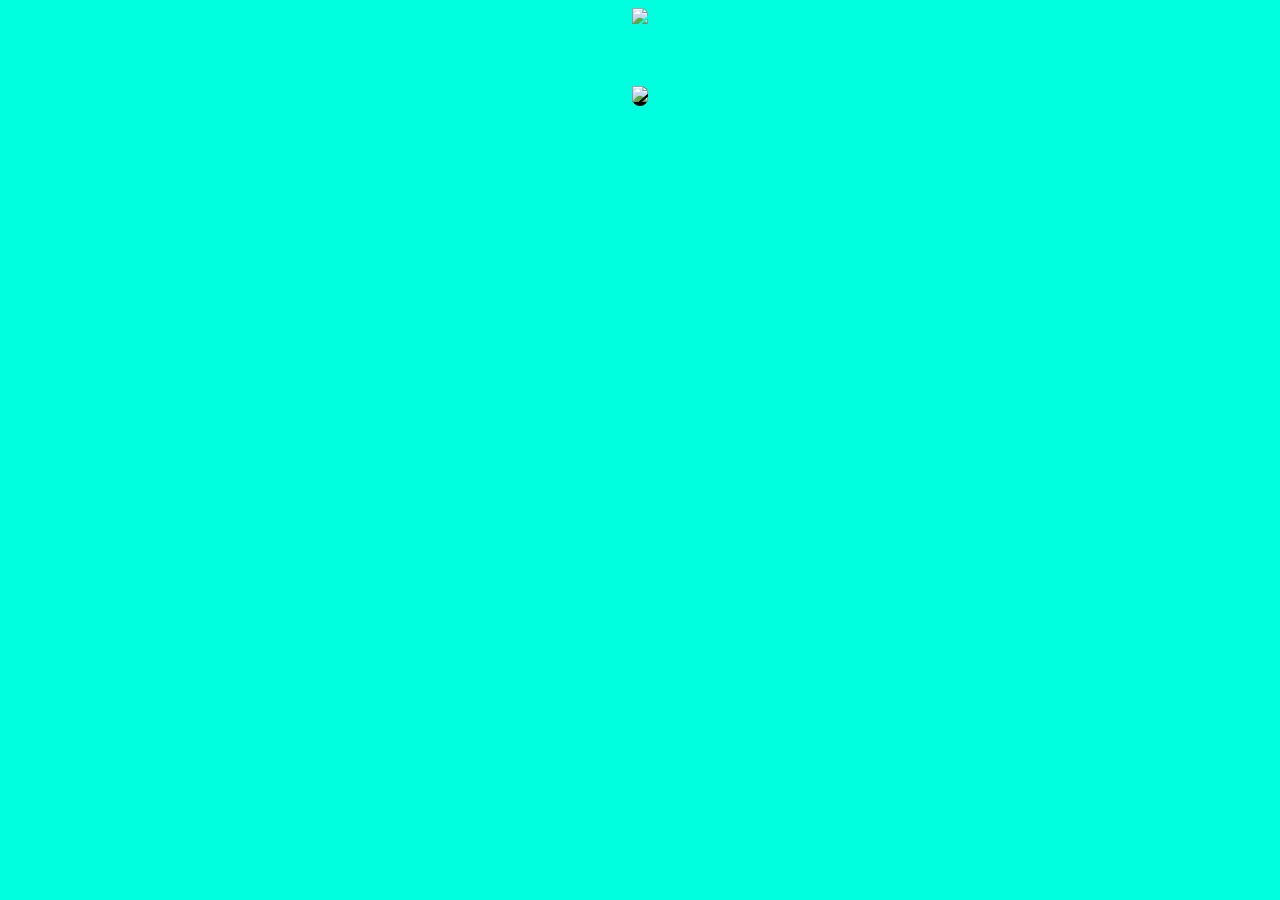
==== index.html @ 0f75f334 "upupup" ====
<!DOCTYPE html>
<html>
<head>
    <script language="JavaScript1.2">
    function disableselect(e){
    return false
    }

    function reEnable(){
    return true
    }

    //if IE4+
    document.onselectstart=new Function ("return false")

    //if NS6
    if (window.sidebar){
    document.onmousedown=disableselect
    document.onclick=reEnable
    }
    </script>
    <script language=JavaScript>
    <!--
    ///////////////////////////////////
    function clickIE() {if (document.all) {alert(message);return false;}}
    function clickNS(e) {if 
    (document.layers||(document.getElementById&&!document.all)) {
    if (e.which==2||e.which==3) {alert(message);return false;}}}
    if (document.layers) 
    {document.captureEvents(Event.MOUSEDOWN);document.onmousedown=clickNS;}
    else{document.onmouseup=clickNS;document.oncontextmenu=clickIE;}

    document.oncontextmenu=new Function("return false")
    // --> 
    </script>
    <!--script<-->
    <meta http-equiv="Content-Type" content="text/html; charset=utf-8">
    <link rel="stylesheet" type="text/css" href="stylenaja.css">
    <title>Arcade GAME !!</title>
    <link rel="icon" type="image/gif" href="https://github.com/Core2931/Arcade-game/blob/master/image/logo.gif" />
</head>
<body>
<!--ส่วนหน้าแรก-->
    <center><img src="https://github.com/Core2931/Arcade-game/blob/master/image/logo.gif?raw=true"></img>
	<br>
	<br>
	<br>
	<br>
    <div class="button button2"><a href="letsplay.html"><img src="https://github.com/Core2931/Arcade-game/blob/master/image/start.png?raw=true"></img></center></div>
    <br>
    <br>
</body>
</html>
---- stylenaja.css ----
body {
	font-family: "Comic Sans MS", cursive, sans-serif;
	-webkit-font-smoothing: antialiased;
	-moz-osx-font-smoothing: grayscale;
	background-color: rgb(0,255,222);
	}
	h1,h2,h3{
	text-align:center;
	font-family: "Comic Sans MS", cursive, sans-serif;
	text-transform:uppercase;
	-webkit-font-smoothing: antialiased;
	-moz-osx-font-smoothing: grayscale;
	}
	.button {
 	background-color: black; /* black */
  	border: none;
  	border-radius: 10px 10px;
  	color: white;
  	padding: 0px 0px;
  	text-align: center;
  	text-decoration: none;
  	display: inline-block;
  	font-size: 16px;
  	margin: 4px 2px;
  	cursor: pointer;
  	-webkit-transition-duration: 0.4s; /* Safari */
  	transition-duration: 0.6s;
	}
	.button1 {
  	box-shadow: 0 8px 16px 0 rgba(0,0,0,0.2), 0 6px 20px 0 rgba(0,0,0,0.19);
	}
	.button2:hover {
  	box-shadow: 0 12px 16px 0 rgba(0,0,0,0.24),0 17px 50px 0 rgba(0,0,0,0.19);
	}
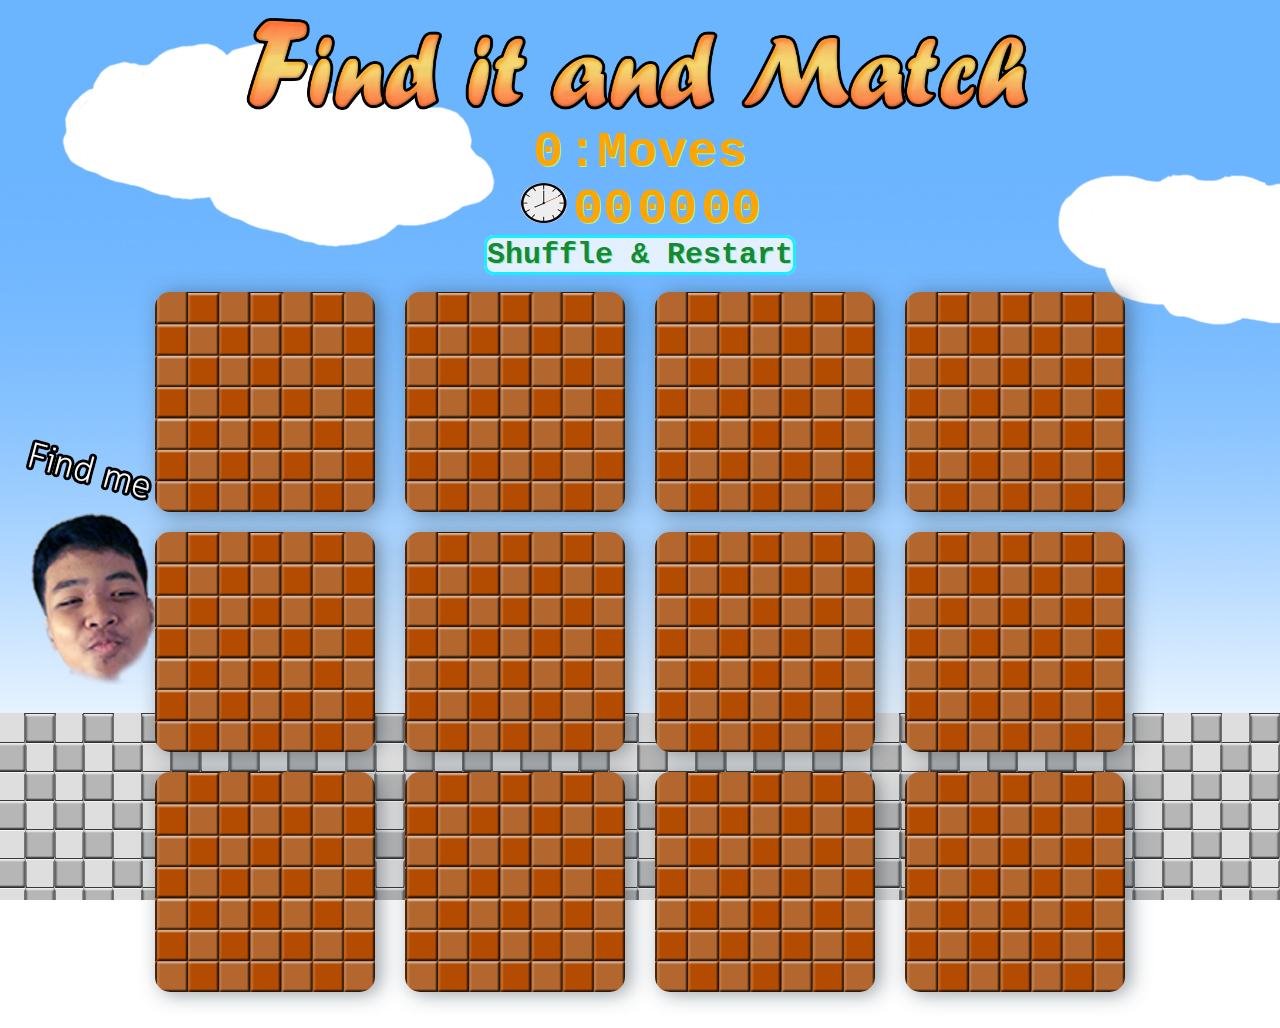
==== commit f0277fb2: "upindex" ====
--- a/index.html
+++ b/index.html
@@ -1,53 +1,97 @@
 <!DOCTYPE html>
-<html>
+<html lang="en">
 <head>
-    <script language="JavaScript1.2">
-    function disableselect(e){
-    return false
-    }
-
-    function reEnable(){
-    return true
-    }
-
-    //if IE4+
-    document.onselectstart=new Function ("return false")
-
-    //if NS6
-    if (window.sidebar){
-    document.onmousedown=disableselect
-    document.onclick=reEnable
-    }
-    </script>
-    <script language=JavaScript>
-    <!--
-    ///////////////////////////////////
-    function clickIE() {if (document.all) {alert(message);return false;}}
-    function clickNS(e) {if 
-    (document.layers||(document.getElementById&&!document.all)) {
-    if (e.which==2||e.which==3) {alert(message);return false;}}}
-    if (document.layers) 
-    {document.captureEvents(Event.MOUSEDOWN);document.onmousedown=clickNS;}
-    else{document.onmouseup=clickNS;document.oncontextmenu=clickIE;}
-
-    document.oncontextmenu=new Function("return false")
-    // --> 
-    </script>
-    <!--script<-->
-    <meta http-equiv="Content-Type" content="text/html; charset=utf-8">
-    <link rel="stylesheet" type="text/css" href="stylenaja.css">
-    <title>Arcade GAME !!</title>
-    <link rel="icon" type="image/gif" href="https://github.com/Core2931/Arcade-game/blob/master/image/logo.gif" />
+    <meta charset="utf-8">
+    <meta name="description" content="Simple memory game">
+    <meta name="viewport" content="width=device-width, initial-scale=1">
+    <meta http-equiv="x-ua-compatible" content="ie=edge">
+    <link href="https://use.fontawesome.com/releases/v5.0.8/css/all.css" rel="stylesheet">
+    <link rel="stylesheet prefetch" href="https://fonts.googleapis.com/css?family=Coda">
+     <link rel="stylesheet" type="text/css" href="letplay.css">
+    <title>Find it and Match</title>
 </head>
 <body>
-<!--ส่วนหน้าแรก-->
-    <center><img src="https://github.com/Core2931/Arcade-game/blob/master/image/logo.gif?raw=true"></img>
-	<br>
-	<br>
-	<br>
-	<br>
-    <div class="button button2"><a href="letsplay.html"><img src="https://github.com/Core2931/Arcade-game/blob/master/image/start.png?raw=true"></img></center></div>
-    <br>
-    <br>
+<!--ส่วนหน้าแรก-->  
+    </div><!-- End Wrap -->
+        <header>
+        <center><img src="image\logo.png" alt="logo find and match" width="65%" height="100%"></center>
+        </header>
+                <center><div class="moves">
+                    <span class="moves-count">0</span>
+                    <span class="moves-text">:Moves</span>
+                </div>
+            </div>
+            <div id="timer">
+                <img src="clock1.gif" width="50px" height="40px">
+                <span class="hours">00</span>
+                <span class="minutes">00</span>
+                <span class="seconds">00</span>
+            </div>
+                <div id="restart">
+                <span class="re">Shuffle & Restart </span>
+            </div>
+                        </center>
+        </div>
+        <center><ul class="deck">
+            <li class="card">
+                <i class="fab"></i>
+            </li>
+            <li class="card">
+                <i class="fab"></i>
+            </li>
+            <li class="card">
+                <i class="fab"></i>
+            </li>
+            <li class="card">
+                <i class="fab"></i>
+            </li>
+            <li class="card">
+                <i class="fab"></i>
+            </li>
+            <li class="card">
+                <i class="fab"></i>
+            </li>
+            <li class="card">
+                <i class="fab"></i>
+            </li>
+            <li class="card">
+                <i class="fab"></i>
+            </li>
+            <li class="card">
+                <i class="fab"></i>
+            </li>
+            <li class="card">
+                <i class="fab"></i>
+            </li>
+            <li class="card">
+                <i class="fab"></i>
+            </li>
+            <li class="card">
+                <i class="fab"></i>
+            </li>
+        </ul></center>
+    <div id="simpleModal" class="modal">
+        <div class="modal-content">
+            <div class="modal-header">
+                <span class="modal-close-btn">&times;</span>
+                <h2>Congratulations!</h2>
+            </div>
+            <div class="modal-body">
+                <h3>You completed the game successfully!</h3>
+                <p>It took you
+                    <span class="hours"></span>
+                    <span class="mins"></span>
+                    <span class="seconds"></span> &
+                    <span class="moves-count"></span> to finish the game.
+                </p>
+            </div>
+            <div class="replay">
+                <button type="button" class="modal-replay-btn">
+                    Replay!
+                </button>
+            </div>
+        </div>
+    </div>
+    <script src="javascript/jsgame.js"></script>
 </body>
 </html>--- a/letplay.css
+++ b/letplay.css
@@ -0,0 +1,172 @@
+body{
+    background-size: cover;
+    background-image: url(bg.jpg);
+    background-attachment: fixed;
+}
+.game-heading{
+    text-align: center;
+    text-shadow: 10;
+}
+
+.moves-text{
+    font-family: "Courier New", "Lucida Console";
+    font-weight: bold;
+    color: orange;
+    font-size: 50px;
+    text-shadow: 1px 1px hsl(850,90%,80%);
+}
+.moves-count{
+    font-family: "Courier New", "Lucida Console";
+    font-weight: bold;
+    color: orange;
+    font-size: 50px;
+    text-shadow: 1px 1px hsl(850,90%,80%);
+}
+.hours , .minutes, .seconds{
+    font-family: "Courier New", "Lucida Console";
+    font-weight: bold;
+    color: orange;
+    font-size: 50px;
+    text-shadow: 1px 1px hsl(850,90%,80%);
+}
+.re{
+    font-family: "Courier New", "Lucida Console";
+    font-weight: bold;
+    color: green;
+    font-size: 30px;
+    text-shadow: 1px 1px hsl(850,90%,80%);
+    border: solid  #00FFFF;
+    border-radius: 10px;
+    background-color: white;
+    opacity: 0.8;
+}
+
+.re:hover{
+    font-family: "Courier New", "Lucida Console";
+    font-weight: bold;
+    color: red;
+    font-size: 30px;
+    text-shadow: 1px 1px hsl(850,90%,80%);
+    transition: 0.5s
+    border-radius: 10px;
+    background-color:   #1E90FF;
+    opacity: 1;
+}
+
+.deck {
+    width: 80%;
+    height: 100%;
+    min-height: 0px;
+    /*background: -webkit-linear-gradient(290deg, #02ccba 0%, #aa7ecd 100%);*/
+    padding: 10px;
+    border-radius: 50px;
+    display: -webkit-box;
+    display: flex;
+    flex-wrap: wrap;
+    -webkit-box-pack: space-evenly;
+    justify-content: space-evenly;
+    -webkit-box-align: center;
+    margin: 0 0 1em;
+    /*-ms == IE
+      -webkit- == chrome,safari
+      -o- == opera
+      -moz- == firefox
+    */
+}
+
+.card {
+    
+    height: 220px;
+    width: 220px;
+    margin: 10px;
+    background-image: url(card.jpg);
+    font-size: 0;
+    color: #ffffff;
+    border-radius: 15px;
+    cursor: pointer;
+    display: -webkit-box;
+    display: -ms-flexbox;
+    display: flex;
+    -webkit-box-pack: center;
+        -ms-flex-pack: center;
+            justify-content: center;
+    -webkit-box-align: center;
+        -ms-flex-align: center;
+            align-items: center;
+    -webkit-box-shadow: 5px 2px 20px 0 rgba(46, 61, 73, 0.5);
+            box-shadow: 5px 2px 20px 0 rgba(46, 61, 73, 0.5);
+    -webkit-transform-style: preserve-3d;
+            transform-style: preserve-3d;
+
+    -webkit-transition:
+    font-size 0.3s cubic-bezier(0.61,-0.19, 0.7,-0.11),
+    background 0.5s,
+    -webkit-transform 0.7s cubic-bezier(0.175, 0.885, 0.32, 1.275);
+
+    -moz-transition:
+    font-size 0.3s cubic-bezier(0.61,-0.19, 0.7,-0.11),
+    background 0.5s,
+    -moz-transform 0.7s cubic-bezier(0.175, 0.885, 0.32, 1.275);
+
+    -o-transition:
+    font-size 0.3s cubic-bezier(0.61,-0.19, 0.7,-0.11),
+    transform 0.7s cubic-bezier(0.175, 0.885, 0.32, 1.275),
+    background 0.5s;
+
+    transition:
+    font-size 0.3s cubic-bezier(0.61,-0.19, 0.7,-0.11),
+    transform 0.7s cubic-bezier(0.175, 0.885, 0.32, 1.275),
+    background 0.5s,
+    -webkit-transform 0.7s cubic-bezier(0.175, 0.885, 0.32, 1.275);
+}
+
+.card.open .fab {
+    -webkit-transform: rotateY(180deg);
+    -moz-transform: rotateY(180deg);
+    -o-transform: rotateY(180deg);
+    -ms-transform: rotateY(180deg);
+    transform: rotateY(180deg);
+}
+
+.card.open {
+    -webkit-transform: rotateY(180deg);
+    -moz-transform: rotateY(180deg);
+    -o-transform: rotateY(180deg);
+    -ms-transform: rotateY(180deg);
+    transform: rotateY(180deg);
+    cursor: default;
+    background: #00BFFF;
+}
+
+.card.show {
+    font-size: 3em;
+}
+
+.card.match {
+    cursor: default;
+    background: #02ccba;
+    font-size: 3em;
+}
+
+.card.bounceIn {
+    -webkit-animation-name: BounceIn;
+    -moz-animation-name: BounceIn;
+    -o-animation-name: BounceIn;
+    animation-name: BounceIn;
+    -webkit-animation-duration: .75s;
+    -moz-animation-duration: .75s;
+    -o-animation-duration: .75s;
+    animation-duration: .75s;
+    -webkit-animation-fill-mode: both;
+    -moz-animation-fill-mode: both;
+    -o-animation-fill-mode: both;
+    animation-fill-mode: both;
+}
+
+.card.bounceIn .fab {
+    -webkit-transform: rotateY(0deg);
+    -moz-transform: rotateY(0deg);
+    -o-transform: rotateY(0deg);
+    -ms-transform: rotateY(0deg);
+    transform: rotateY(0deg);
+}
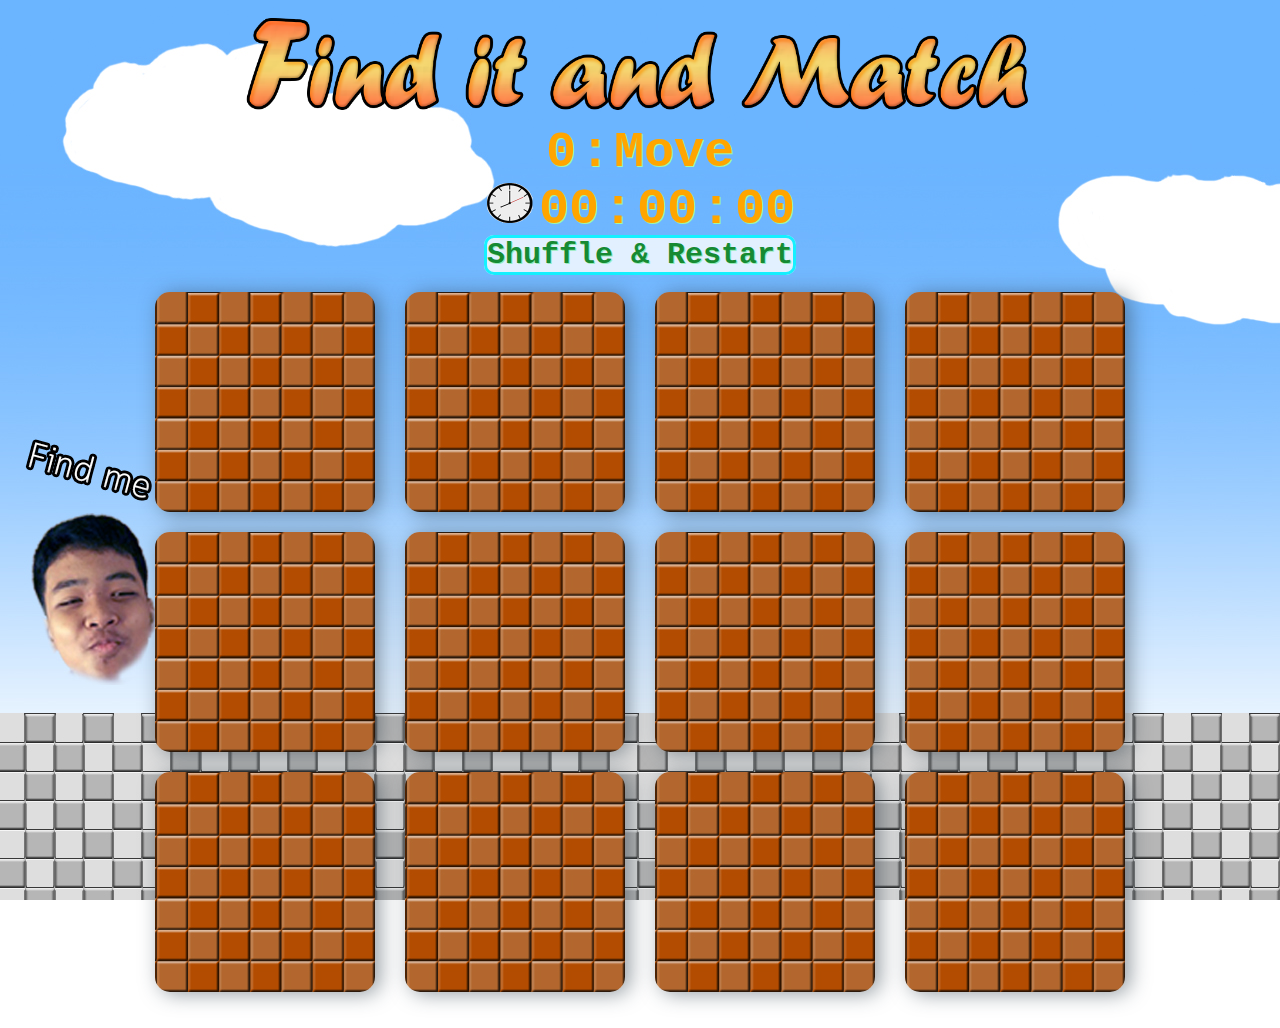
==== commit a5a16ab1: "upload" ====
--- a/index.html
+++ b/index.html
@@ -18,13 +18,16 @@
         </header>
                 <center><div class="moves">
                     <span class="moves-count">0</span>
-                    <span class="moves-text">:Moves</span>
+                    <span class="moves-count">:</span>
+                    <span class="moves-text">Move</span>
                 </div>
             </div>
             <div id="timer">
                 <img src="clock1.gif" width="50px" height="40px">
                 <span class="hours">00</span>
+                <span class="moves-count">:</span>
                 <span class="minutes">00</span>
+                <span class="moves-count">:</span>
                 <span class="seconds">00</span>
             </div>
                 <div id="restart">
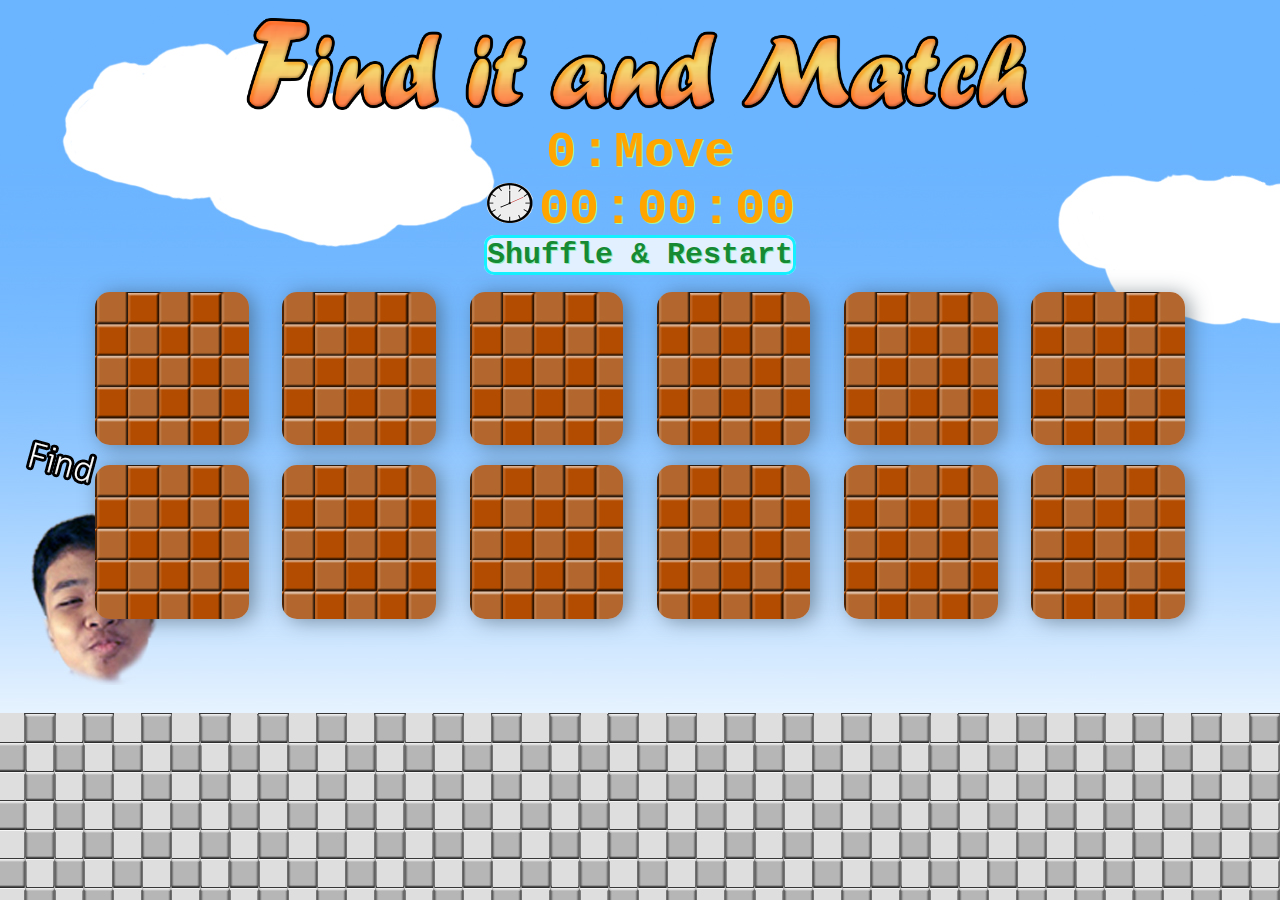
==== commit 5e5bda9f: "up and edit symbols" ====
--- a/index.html
+++ b/index.html
@@ -1,100 +1,99 @@
-<!DOCTYPE html>
-<html lang="en">
-<head>
-    <meta charset="utf-8">
-    <meta name="description" content="Simple memory game">
-    <meta name="viewport" content="width=device-width, initial-scale=1">
-    <meta http-equiv="x-ua-compatible" content="ie=edge">
-    <link href="https://use.fontawesome.com/releases/v5.0.8/css/all.css" rel="stylesheet">
-    <link rel="stylesheet prefetch" href="https://fonts.googleapis.com/css?family=Coda">
-     <link rel="stylesheet" type="text/css" href="letplay.css">
-    <title>Find it and Match</title>
-</head>
-<body>
-<!--ส่วนหน้าแรก-->  
-    </div><!-- End Wrap -->
-        <header>
-        <center><img src="image\logo.png" alt="logo find and match" width="65%" height="100%"></center>
-        </header>
-                <center><div class="moves">
-                    <span class="moves-count">0</span>
-                    <span class="moves-count">:</span>
-                    <span class="moves-text">Move</span>
-                </div>
-            </div>
-            <div id="timer">
-                <img src="clock1.gif" width="50px" height="40px">
-                <span class="hours">00</span>
-                <span class="moves-count">:</span>
-                <span class="minutes">00</span>
-                <span class="moves-count">:</span>
-                <span class="seconds">00</span>
-            </div>
-                <div id="restart">
-                <span class="re">Shuffle & Restart </span>
-            </div>
-                        </center>
-        </div>
-        <center><ul class="deck">
-            <li class="card">
-                <i class="fab"></i>
-            </li>
-            <li class="card">
-                <i class="fab"></i>
-            </li>
-            <li class="card">
-                <i class="fab"></i>
-            </li>
-            <li class="card">
-                <i class="fab"></i>
-            </li>
-            <li class="card">
-                <i class="fab"></i>
-            </li>
-            <li class="card">
-                <i class="fab"></i>
-            </li>
-            <li class="card">
-                <i class="fab"></i>
-            </li>
-            <li class="card">
-                <i class="fab"></i>
-            </li>
-            <li class="card">
-                <i class="fab"></i>
-            </li>
-            <li class="card">
-                <i class="fab"></i>
-            </li>
-            <li class="card">
-                <i class="fab"></i>
-            </li>
-            <li class="card">
-                <i class="fab"></i>
-            </li>
-        </ul></center>
-    <div id="simpleModal" class="modal">
-        <div class="modal-content">
-            <div class="modal-header">
-                <span class="modal-close-btn">&times;</span>
-                <h2>Congratulations!</h2>
-            </div>
-            <div class="modal-body">
-                <h3>You completed the game successfully!</h3>
-                <p>It took you
-                    <span class="hours"></span>
-                    <span class="mins"></span>
-                    <span class="seconds"></span> &
-                    <span class="moves-count"></span> to finish the game.
-                </p>
-            </div>
-            <div class="replay">
-                <button type="button" class="modal-replay-btn">
-                    Replay!
-                </button>
-            </div>
-        </div>
-    </div>
-    <script src="javascript/jsgame.js"></script>
-</body>
+<!DOCTYPE html>
+<html lang="en">
+<head>
+    <meta charset="utf-8">
+    <meta name="description" content="Simple memory game">
+    <meta name="viewport" content="width=device-width, initial-scale=1">
+    <meta http-equiv="x-ua-compatible" content="ie=edge">
+    <link href="https://use.fontawesome.com/releases/v5.0.8/css/all.css" rel="stylesheet">
+    <link rel="stylesheet prefetch" href="https://fonts.googleapis.com/css?family=Coda">
+     <link rel="stylesheet" type="text/css" href="letplay.css">
+    <title>Find it and Match</title>
+</head>
+<body>
+<!--ส่วนหน้าแรก-->  
+    </div><!-- End Wrap -->
+        <header>
+        <center><img src="image\logo.png" alt="logo find and match" width="65%" height="100%"></center>
+        </header>
+                <center><div class="moves">
+                    <span class="moves-count">0</span>
+                    <span class="moves-count">:</span>
+                    <span class="moves-text">Move</span>
+                </div>
+            </div>
+            <div id="timer">
+                <img src="clock1.gif" width="50px" height="40px">
+                <span class="hours">00</span>
+                <span class="moves-count">:</span>
+                <span class="minutes">00</span>
+                <span class="moves-count">:</span>
+                <span class="seconds">00</span>
+            </div>
+                <div id="restart">
+                <span class="re">Shuffle & Restart </span>
+            </div>
+                        </center>
+        </div>
+        <center><ul class="deck">
+            <li class="card">
+                <i class="fab"></i>
+            </li>
+            <li class="card">
+                <i class="fab"></i>
+            </li>
+            <li class="card">
+                <i class="fab"></i>
+            </li>
+            <li class="card">
+                <i class="fab"></i>
+            </li>
+            <li class="card">
+                <i class="fab"></i>
+            </li>
+            <li class="card">
+                <i class="fab"></i>
+            </li>
+            <li class="card">
+                <i class="fab"></i>
+            </li>
+            <li class="card">
+                <i class="fab"></i>
+            </li>
+            <li class="card">
+                <i class="fab"></i>
+            </li>
+            <li class="card">
+                <i class="fab"></i>
+            </li>
+            <li class="card">
+                <i class="fab"></i>
+            </li>
+            <li class="card">
+                <i class="fab"></i>
+            </li>
+        </ul></center>
+    <div id="simpleModal" class="modal">
+        <div class="modal-content">
+            <div class="modal-header">
+                <span class="modal-close-btn">&times;</span>
+                <span class="moves-text"><center>Congratulations!</span></center>
+            </div>
+            <div class="modal-body">
+                    <span class="moves-text">You finished in </span>
+                    <span class="hours"></span>
+                    <span class="mins"></span>
+                    <span class="seconds"></span><br>
+                    <span class="moves-text">and use </span>
+                    <span class="moves-count"></span>
+            </div>
+            <div class="replay">
+                <button type="button" class="modal-replay-btn">
+                    Restart!
+                </button>
+            </div>
+        </div>
+    </div>
+    <script src="javascript/jsgame.js"></script>
+</body>
 </html>--- a/letplay.css
+++ b/letplay.css
@@ -1,172 +1,576 @@
-body{
-    background-size: cover;
-    background-image: url(bg.jpg);
-    background-attachment: fixed;
-}
-.game-heading{
-    text-align: center;
-    text-shadow: 10;
-}
-
-.moves-text{
-    font-family: "Courier New", "Lucida Console";
-    font-weight: bold;
-    color: orange;
-    font-size: 50px;
-    text-shadow: 1px 1px hsl(850,90%,80%);
-}
-.moves-count{
-    font-family: "Courier New", "Lucida Console";
-    font-weight: bold;
-    color: orange;
-    font-size: 50px;
-    text-shadow: 1px 1px hsl(850,90%,80%);
-}
-.hours , .minutes, .seconds{
-    font-family: "Courier New", "Lucida Console";
-    font-weight: bold;
-    color: orange;
-    font-size: 50px;
-    text-shadow: 1px 1px hsl(850,90%,80%);
-}
-.re{
-    font-family: "Courier New", "Lucida Console";
-    font-weight: bold;
-    color: green;
-    font-size: 30px;
-    text-shadow: 1px 1px hsl(850,90%,80%);
-    border: solid  #00FFFF;
-    border-radius: 10px;
-    background-color: white;
-    opacity: 0.8;
-}
-
-.re:hover{
-    font-family: "Courier New", "Lucida Console";
-    font-weight: bold;
-    color: red;
-    font-size: 30px;
-    text-shadow: 1px 1px hsl(850,90%,80%);
-    transition: 0.5s
-    border-radius: 10px;
-    background-color:   #1E90FF;
-    opacity: 1;
-}
-
-.deck {
-    width: 80%;
-    height: 100%;
-    min-height: 0px;
-    /*background: -webkit-linear-gradient(290deg, #02ccba 0%, #aa7ecd 100%);*/
-    padding: 10px;
-    border-radius: 50px;
-    display: -webkit-box;
-    display: flex;
-    flex-wrap: wrap;
-    -webkit-box-pack: space-evenly;
-    justify-content: space-evenly;
-    -webkit-box-align: center;
-    margin: 0 0 1em;
-    /*-ms == IE
-      -webkit- == chrome,safari
-      -o- == opera
-      -moz- == firefox
-    */
-}
-
-.card {
-    
-    height: 220px;
-    width: 220px;
-    margin: 10px;
-    background-image: url(card.jpg);
-    font-size: 0;
-    color: #ffffff;
-    border-radius: 15px;
-    cursor: pointer;
-    display: -webkit-box;
-    display: -ms-flexbox;
-    display: flex;
-    -webkit-box-pack: center;
-        -ms-flex-pack: center;
-            justify-content: center;
-    -webkit-box-align: center;
-        -ms-flex-align: center;
-            align-items: center;
-    -webkit-box-shadow: 5px 2px 20px 0 rgba(46, 61, 73, 0.5);
-            box-shadow: 5px 2px 20px 0 rgba(46, 61, 73, 0.5);
-    -webkit-transform-style: preserve-3d;
-            transform-style: preserve-3d;
-
-    -webkit-transition:
-    font-size 0.3s cubic-bezier(0.61,-0.19, 0.7,-0.11),
-    background 0.5s,
-    -webkit-transform 0.7s cubic-bezier(0.175, 0.885, 0.32, 1.275);
-
-    -moz-transition:
-    font-size 0.3s cubic-bezier(0.61,-0.19, 0.7,-0.11),
-    background 0.5s,
-    -moz-transform 0.7s cubic-bezier(0.175, 0.885, 0.32, 1.275);
-
-    -o-transition:
-    font-size 0.3s cubic-bezier(0.61,-0.19, 0.7,-0.11),
-    transform 0.7s cubic-bezier(0.175, 0.885, 0.32, 1.275),
-    background 0.5s;
-
-    transition:
-    font-size 0.3s cubic-bezier(0.61,-0.19, 0.7,-0.11),
-    transform 0.7s cubic-bezier(0.175, 0.885, 0.32, 1.275),
-    background 0.5s,
-    -webkit-transform 0.7s cubic-bezier(0.175, 0.885, 0.32, 1.275);
-}
-
-.card.open .fab {
-    -webkit-transform: rotateY(180deg);
-    -moz-transform: rotateY(180deg);
-    -o-transform: rotateY(180deg);
-    -ms-transform: rotateY(180deg);
-    transform: rotateY(180deg);
-}
-
-.card.open {
-    -webkit-transform: rotateY(180deg);
-    -moz-transform: rotateY(180deg);
-    -o-transform: rotateY(180deg);
-    -ms-transform: rotateY(180deg);
-    transform: rotateY(180deg);
-    cursor: default;
-    background: #00BFFF;
-}
-
-.card.show {
-    font-size: 3em;
-}
-
-.card.match {
-    cursor: default;
-    background: #02ccba;
-    font-size: 3em;
-}
-
-.card.bounceIn {
-    -webkit-animation-name: BounceIn;
-    -moz-animation-name: BounceIn;
-    -o-animation-name: BounceIn;
-    animation-name: BounceIn;
-    -webkit-animation-duration: .75s;
-    -moz-animation-duration: .75s;
-    -o-animation-duration: .75s;
-    animation-duration: .75s;
-    -webkit-animation-fill-mode: both;
-    -moz-animation-fill-mode: both;
-    -o-animation-fill-mode: both;
-    animation-fill-mode: both;
-}
-
-.card.bounceIn .fab {
-    -webkit-transform: rotateY(0deg);
-    -moz-transform: rotateY(0deg);
-    -o-transform: rotateY(0deg);
-    -ms-transform: rotateY(0deg);
-    transform: rotateY(0deg);
-}
+body{
+    background-size: cover;
+    background-image: url(bg.jpg);
+    background-attachment: fixed;
+}
+.game-heading{
+    text-align: center;
+    text-shadow: 10;
+}
+.moves-text2{
+    font-family: "Courier New", "Lucida Console";
+    font-weight: bold;
+    color: white;
+    font-size: 50px;
+    text-shadow: 1px 1px hsl(850,90%,80%);
+}
+
+.moves-text{
+    font-family: "Courier New", "Lucida Console";
+    font-weight: bold;
+    color: orange;
+    font-size: 50px;
+    text-shadow: 1px 1px hsl(850,90%,80%);
+}
+.moves-count{
+    font-family: "Courier New", "Lucida Console";
+    font-weight: bold;
+    color: orange;
+    font-size: 50px;
+    text-shadow: 1px 1px hsl(850,90%,80%);
+}
+.hours , .minutes, .seconds{
+    font-family: "Courier New", "Lucida Console";
+    font-weight: bold;
+    color: orange;
+    font-size: 50px;
+    text-shadow: 1px 1px hsl(850,90%,80%);
+}
+.re{
+    font-family: "Courier New", "Lucida Console";
+    font-weight: bold;
+    color: green;
+    font-size: 30px;
+    text-shadow: 1px 1px hsl(850,90%,80%);
+    border: solid  #00FFFF;
+    border-radius: 10px;
+    background-color: white;
+    opacity: 0.8;
+}
+
+.re:hover{
+    font-family: "Courier New", "Lucida Console";
+    font-weight: bold;
+    color: red;
+    font-size: 30px;
+    text-shadow: 1px 1px hsl(850,90%,80%);
+    transition: 0.5s
+    border-radius: 10px;
+    background-color:   #1E90FF;
+    opacity: 1;
+}
+
+.deck {
+    width: 90%;
+    height: 50%;
+    min-height: 0px;
+    /*background: -webkit-linear-gradient(290deg, #02ccba 0%, #aa7ecd 100%);*/
+    padding: 10px;
+    border-radius: 50px;
+    display: -webkit-box;
+    display: flex;
+    flex-wrap: wrap;
+    -webkit-box-pack: space-evenly;
+    justify-content: space-evenly;
+    -webkit-box-align: center;
+    margin: 0 0 1em;
+    /*-ms == IE
+      -webkit- == chrome,safari
+      -o- == opera
+      -moz- == firefox
+    */
+}
+
+.card {
+    
+    height: 12vw;
+    width: 12vw;
+    margin: 10px;
+    background-image: url(card.jpg);
+    font-size: 0;
+    color: #ffffff;
+    border-radius: 15px;
+    cursor: pointer;
+    display: -webkit-box;
+    display: -ms-flexbox;
+    display: flex;
+    -webkit-box-pack: center;
+        -ms-flex-pack: center;
+            justify-content: center;
+    -webkit-box-align: center;
+        -ms-flex-align: center;
+            align-items: center;
+    -webkit-box-shadow: 5px 2px 20px 0 rgba(46, 61, 73, 0.5);
+            box-shadow: 5px 2px 20px 0 rgba(46, 61, 73, 0.5);
+    -webkit-transform-style: preserve-3d;
+            transform-style: preserve-3d;
+
+    -webkit-transition:
+    font-size 0.3s cubic-bezier(0.61,-0.19, 0.7,-0.11),
+    background 0.5s,
+    -webkit-transform 0.7s cubic-bezier(0.175, 0.885, 0.32, 1.275);
+
+    -moz-transition:
+    font-size 0.3s cubic-bezier(0.61,-0.19, 0.7,-0.11),
+    background 0.5s,
+    -moz-transform 0.7s cubic-bezier(0.175, 0.885, 0.32, 1.275);
+
+    -o-transition:
+    font-size 0.3s cubic-bezier(0.61,-0.19, 0.7,-0.11),
+    transform 0.7s cubic-bezier(0.175, 0.885, 0.32, 1.275),
+    background 0.5s;
+
+    transition:
+    font-size 0.3s cubic-bezier(0.61,-0.19, 0.7,-0.11),
+    transform 0.7s cubic-bezier(0.175, 0.885, 0.32, 1.275),
+    background 0.5s,
+    -webkit-transform 0.7s cubic-bezier(0.175, 0.885, 0.32, 1.275);
+}
+
+.card.open .fab {
+    -webkit-transform: rotateY(180deg);
+    -moz-transform: rotateY(180deg);
+    -o-transform: rotateY(180deg);
+    -ms-transform: rotateY(180deg);
+    transform: rotateY(180deg);
+}
+
+.card.open {
+    -webkit-transform: rotateY(180deg);
+    -moz-transform: rotateY(180deg);
+    -o-transform: rotateY(180deg);
+    -ms-transform: rotateY(180deg);
+    transform: rotateY(180deg);
+    cursor: default;
+    background: #00BFFF;
+}
+
+/*.fa-mark {
+    position: absolute;
+    width: 101px;
+    height: 171px;
+    z-index: 5;
+    background-image: url(mark.png);
+}*/
+
+.card.show {
+    font-size: 3em;
+}
+
+.card.match {
+    cursor: default;
+    background: #02ccba;
+    font-size: 3em;
+}
+
+.card.bounceIn {
+    -webkit-animation-name: BounceIn;
+    -moz-animation-name: BounceIn;
+    -o-animation-name: BounceIn;
+    animation-name: BounceIn;
+    -webkit-animation-duration: .75s;
+    -moz-animation-duration: .75s;
+    -o-animation-duration: .75s;
+    animation-duration: .75s;
+    -webkit-animation-fill-mode: both;
+    -moz-animation-fill-mode: both;
+    -o-animation-fill-mode: both;
+    animation-fill-mode: both;
+}
+
+.card.bounceIn .fab {
+    -webkit-transform: rotateY(0deg);
+    -moz-transform: rotateY(0deg);
+    -o-transform: rotateY(0deg);
+    -ms-transform: rotateY(0deg);
+    transform: rotateY(0deg);
+}
+
+/*
+ * Styles for the modal
+ */
+
+.modal {
+    display: none;
+    position: fixed;
+    z-index:1;
+    left: 0;
+    top: 0;
+    height: 100%;
+    width: 100%;
+    overflow: auto;
+    background-color: rgba(0,0,0,0.5);
+}
+
+.modal-content {
+    width: 60%;
+    margin: 20% auto;
+    border-radius: 8px;
+    background-image: url(bg.jpg);
+    -webkit-box-shadow: 0 5px 8px 0 rgba(0,0,0,0.2),0 7px 20px 0 rgba(0,0,0,0.17);
+    box-shadow: 0 5px 8px 0 rgba(0,0,0,0.2),0 7px 20px 0 rgba(0,0,0,0.17);
+    -webkit-animation-name: ModalOpen;
+    -moz-animation-name: ModalOpen;
+    -o-animation-name: ModalOpen;
+    animation-name: ModalOpen;
+    -webkit-animation-duration: 1s;
+    -moz-animation-duration: 1s;
+    -o-animation-duration: 1s;
+    animation-duration: 1s;
+}
+
+.modal-header {
+    background-image: url(card.jpg);
+    background-position: cover;
+    background-attachment: fixed;
+}
+
+.modal-header h2 {
+    text-align: center;
+    margin:0;
+}
+
+.modal-close-btn {
+    float: right;
+    font-size: 1.5em;
+    color:#fff;
+}
+
+.modal-close-btn:hover, .modal-close-btn:focus {
+    color:#000;
+    text-decoration: none;
+    cursor: pointer;
+}
+
+.modal-body {
+    color: black;
+    padding: 10px 20px;
+    text-align: center;
+}
+
+.replay {
+    padding: 1em;
+}
+
+.modal-replay-btn {
+    display: block;
+    background-color: #8c4ed6;
+    color: white;
+    font-size: 16px;
+    font-weight: normal;
+    padding: 10px 25px;
+    border: none;
+    border-radius: 8px;
+    margin: auto;
+    -webkit-box-shadow: 7px 7px 30px #999999;
+    box-shadow: 7px 7px 30px #999999;
+    -webkit-transition: -webkit-box-shadow 0.5s;
+    -moz-transition: -webkit-box-shadow 0.5s;
+    -o-transition: -webkit-box-shadow 0.5s;
+    transition: -webkit-box-shadow 0.5s;
+    -o-transition: box-shadow 0.5s;
+    transition: box-shadow 0.5s, -webkit-box-shadow 0.5s;
+}
+
+.modal-replay-btn:hover, .modal-replay-btn:focus {
+    -webkit-box-shadow: 3px 3px 8px #6F6F6F;
+    box-shadow: 3px 3px 8px #6F6F6F;
+    background-color: #9759E3;
+    cursor: pointer;
+}
+
+@media screen and (max-width: 1230px) {
+    .container {
+        width: 60%;
+        max-width: 100%;
+    }
+}
+
+@media screen and (max-width: 1024px) {
+    .container {
+        width: 90%;
+        height: initial;
+    }
+
+    .card {
+        width: 140px;
+        height: 140px;
+    }
+}
+
+@media screen and (max-width: 840px) {
+    .card {
+        width: 120px;
+        height: 120px;
+    }
+}
+
+@media screen and (max-width: 735px) {
+    .container {
+        width: 100%;
+    }
+
+    .deck {
+        width: 90%;
+    }
+
+    .card {
+        width: 110px;
+        height: 110px;
+    }
+}
+
+@media screen and (max-width: 650px) {
+    .deck {
+        width: 95%;
+    }
+}
+
+@media screen and (max-width: 550px) {
+    .game-heading {
+        margin-bottom: 0;
+    }
+
+    .card {
+        width: 90px;
+        height: 90px;
+    }
+
+    .score-panel {
+        display: block;
+    }
+
+    #score {
+        margin: 10px auto;
+    }
+
+    #timer {
+        margin: 10px auto;
+    }
+
+    #restart {
+        margin: 10px auto;
+    }
+
+    .card.show {
+        font-size: 2em;
+    }
+}
+
+@media screen and (max-width: 465px) {
+    .card {
+        width: 70px;
+        height: 70px;
+    }
+}
+
+@media screen and (max-width: 380px) {
+    .card {
+        width: 55px;
+        height: 55px;
+    }
+}
+
+/*
+ * Backgroudn color animations
+ */
+
+@-webkit-keyframes Gradient {
+    0% {
+        background-position: 0% 50%
+    }
+    50% {
+        background-position: 100% 50%
+    }
+    100% {
+        background-position: 0% 50%
+    }
+}
+
+@-moz-keyframes Gradient {
+    0% {
+        background-position: 0% 50%
+    }
+    50% {
+        background-position: 100% 50%
+    }
+    100% {
+        background-position: 0% 50%
+    }
+}
+
+@-o-keyframes Gradient {
+    0% {
+        background-position: 0% 50%
+    }
+    50% {
+        background-position: 100% 50%
+    }
+    100% {
+        background-position: 0% 50%
+    }
+}
+
+@keyframes Gradient {
+    0% {
+        background-position: 0% 50%
+    }
+    50% {
+        background-position: 100% 50%
+    }
+    100% {
+        background-position: 0% 50%
+    }
+}
+
+@-webkit-keyframes BounceIn {
+    0%, 20%, 40%, 60%, 80%, 100% {
+        -webkit-transition-timing-function: cubic-bezier(0.215, 0.610, 0.355, 1.000);
+    }
+    0% {
+        opacity: 0;
+        -webkit-transform: scale3d(.3, .3, .3);
+    }
+    20% {
+        -webkit-transform: scale3d(1.1, 1.1, 1.1);
+    }
+    40% {
+        -webkit-transform: scale3d(.9, .9, .9);
+    }
+    60% {
+        opacity: 1;
+        -webkit-transform: scale3d(1.03, 1.03, 1.03);
+    }
+    80% {
+        -webkit-transform: scale3d(.97, .97, .97);
+    }
+    100% {
+        opacity: 1;
+        -webkit-transform: scale3d(1, 1, 1);
+    }
+}
+
+@-moz-keyframes BounceIn {
+    0%, 20%, 40%, 60%, 80%, 100% {
+        -moz-transition-timing-function: cubic-bezier(0.215, 0.610, 0.355, 1.000);
+    }
+    0% {
+        opacity: 0;
+        -moz-transform: scale3d(.3, .3, .3);
+    }
+    20% {
+        -moz-transform: scale3d(1.1, 1.1, 1.1);
+    }
+    40% {
+        -moz-transform: scale3d(.9, .9, .9);
+    }
+    60% {
+        opacity: 1;
+        -moz-transform: scale3d(1.03, 1.03, 1.03);
+    }
+    80% {
+        -moz-transform: scale3d(.97, .97, .97);
+    }
+    100% {
+        opacity: 1;
+        -moz-transform: scale3d(1, 1, 1);
+    }
+}
+
+@-o-keyframes BounceIn {
+    0%, 20%, 40%, 60%, 80%, 100% {
+        -o-transition-timing-function: cubic-bezier(0.215, 0.610, 0.355, 1.000);
+    }
+    0% {
+        opacity: 0;
+        -o-transform: scale3d(.3, .3, .3);
+    }
+    20% {
+        -o-transform: scale3d(1.1, 1.1, 1.1);
+    }
+    40% {
+        -o-transform: scale3d(.9, .9, .9);
+    }
+    60% {
+        opacity: 1;
+        -o-transform: scale3d(1.03, 1.03, 1.03);
+    }
+    80% {
+        -o-transform: scale3d(.97, .97, .97);
+    }
+    100% {
+        opacity: 1;
+        -o-transform: scale3d(1, 1, 1);
+    }
+}
+
+@keyframes BounceIn {
+    0%, 20%, 40%, 60%, 80%, 100% {
+        -webkit-transition-timing-function: cubic-bezier(0.215, 0.610, 0.355, 1.000);
+        -o-transition-timing-function: cubic-bezier(0.215, 0.610, 0.355, 1.000);
+        transition-timing-function: cubic-bezier(0.215, 0.610, 0.355, 1.000);
+    }
+    0% {
+        opacity: 0;
+        -webkit-transform: scale3d(.3, .3, .3);
+        transform: scale3d(.3, .3, .3);
+    }
+    20% {
+        -webkit-transform: scale3d(1.1, 1.1, 1.1);
+        transform: scale3d(1.1, 1.1, 1.1);
+    }
+    40% {
+        -webkit-transform: scale3d(.9, .9, .9);
+        transform: scale3d(.9, .9, .9);
+    }
+    60% {
+        opacity: 1;
+        -webkit-transform: scale3d(1.03, 1.03, 1.03);
+        transform: scale3d(1.03, 1.03, 1.03);
+    }
+    80% {
+        -webkit-transform: scale3d(.97, .97, .97);
+        transform: scale3d(.97, .97, .97);
+    }
+    100% {
+        opacity: 1;
+        -webkit-transform: scale3d(1, 1, 1);
+        transform: scale3d(1, 1, 1);
+    }
+}
+
+@-webkit-keyframes ModalOpen {
+    from{
+        opacity: 0
+    }
+    to {
+        opacity: 1
+    }
+}
+
+@-moz-keyframes ModalOpen {
+    from{
+        opacity: 0
+    }
+    to {
+        opacity: 1
+    }
+}
+
+@-o-keyframes ModalOpen {
+    from{
+        opacity: 0
+    }
+    to {
+        opacity: 1
+    }
+}
+
+@keyframes ModalOpen {
+    from{
+        opacity: 0
+    }
+    to {
+        opacity: 1
+    }
+}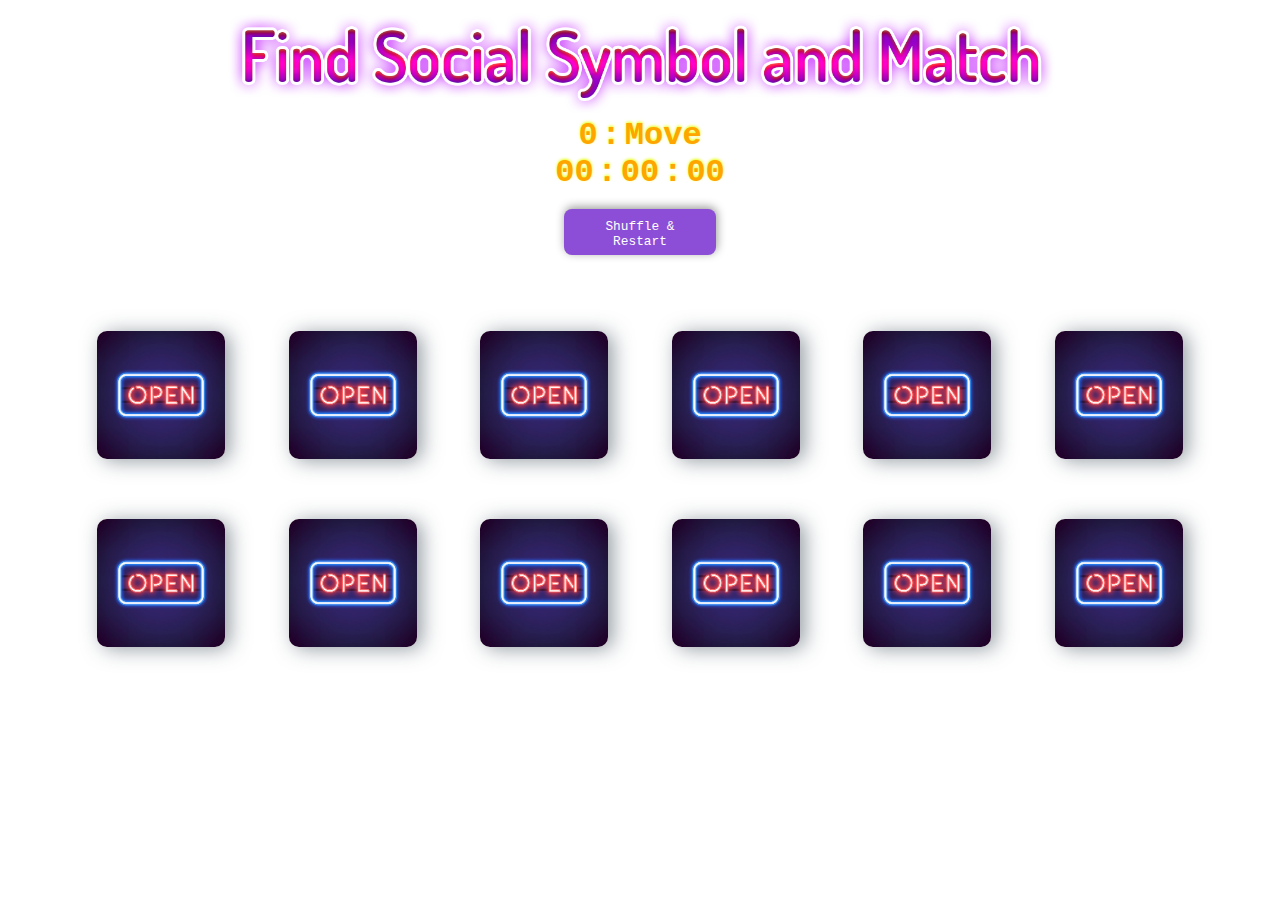
==== commit 8e592810: "finished" ====
--- a/index.html
+++ b/index.html
@@ -1,99 +1,98 @@
-<!DOCTYPE html>
-<html lang="en">
-<head>
-    <meta charset="utf-8">
-    <meta name="description" content="Simple memory game">
-    <meta name="viewport" content="width=device-width, initial-scale=1">
-    <meta http-equiv="x-ua-compatible" content="ie=edge">
-    <link href="https://use.fontawesome.com/releases/v5.0.8/css/all.css" rel="stylesheet">
-    <link rel="stylesheet prefetch" href="https://fonts.googleapis.com/css?family=Coda">
-     <link rel="stylesheet" type="text/css" href="letplay.css">
-    <title>Find it and Match</title>
-</head>
-<body>
-<!--ส่วนหน้าแรก-->  
-    </div><!-- End Wrap -->
-        <header>
-        <center><img src="image\logo.png" alt="logo find and match" width="65%" height="100%"></center>
-        </header>
-                <center><div class="moves">
-                    <span class="moves-count">0</span>
-                    <span class="moves-count">:</span>
-                    <span class="moves-text">Move</span>
-                </div>
-            </div>
-            <div id="timer">
-                <img src="clock1.gif" width="50px" height="40px">
-                <span class="hours">00</span>
-                <span class="moves-count">:</span>
-                <span class="minutes">00</span>
-                <span class="moves-count">:</span>
-                <span class="seconds">00</span>
-            </div>
-                <div id="restart">
-                <span class="re">Shuffle & Restart </span>
-            </div>
-                        </center>
-        </div>
-        <center><ul class="deck">
-            <li class="card">
-                <i class="fab"></i>
-            </li>
-            <li class="card">
-                <i class="fab"></i>
-            </li>
-            <li class="card">
-                <i class="fab"></i>
-            </li>
-            <li class="card">
-                <i class="fab"></i>
-            </li>
-            <li class="card">
-                <i class="fab"></i>
-            </li>
-            <li class="card">
-                <i class="fab"></i>
-            </li>
-            <li class="card">
-                <i class="fab"></i>
-            </li>
-            <li class="card">
-                <i class="fab"></i>
-            </li>
-            <li class="card">
-                <i class="fab"></i>
-            </li>
-            <li class="card">
-                <i class="fab"></i>
-            </li>
-            <li class="card">
-                <i class="fab"></i>
-            </li>
-            <li class="card">
-                <i class="fab"></i>
-            </li>
-        </ul></center>
-    <div id="simpleModal" class="modal">
-        <div class="modal-content">
-            <div class="modal-header">
-                <span class="modal-close-btn">&times;</span>
-                <span class="moves-text"><center>Congratulations!</span></center>
-            </div>
-            <div class="modal-body">
-                    <span class="moves-text">You finished in </span>
-                    <span class="hours"></span>
-                    <span class="mins"></span>
-                    <span class="seconds"></span><br>
-                    <span class="moves-text">and use </span>
-                    <span class="moves-count"></span>
-            </div>
-            <div class="replay">
-                <button type="button" class="modal-replay-btn">
-                    Restart!
-                </button>
-            </div>
-        </div>
-    </div>
-    <script src="javascript/jsgame.js"></script>
-</body>
+<!DOCTYPE html>
+<html lang="en">
+<head>
+    <meta charset="utf-8">
+	<link href="https://avatars1.githubusercontent.com/u/42910234?s=460&v=4" rel="shortcut icon" type="image/x-icon">
+    <meta name="viewport" content="width=device-width, initial-scale=1">
+    <meta http-equiv="x-ua-compatible" content="ie=edge">
+    <link href="https://use.fontawesome.com/releases/v5.0.8/css/all.css" rel="stylesheet">
+    <link rel="stylesheet prefetch" href="https://fonts.googleapis.com/css?family=Coda">
+     <link rel="stylesheet" type="text/css" href="style.css">
+    <title>Find Social Symbols and Match it !!</title>
+</head>
+<body>
+<!--ส่วนหน้าแรก-->  
+    <iframe src="./song/bg.m4a" allow="autoplay" style="display:none"></iframe>
+    </div><!-- End Wrap -->
+        <header>
+        <center><img src="./image/logo.png" alt="logo find and match" width="65%" height="100%" ></center>
+        </header>
+                <center>
+                    <div class="moves">
+                    <span class="moves-count">0</span>
+                    <span class="moves-count">:</span>
+                    <span class="moves-text">Move</span>            
+                <div id="timer">
+                    <span class="hours">00</span>
+                    <span class="moves-count">:</span>
+                    <span class="minutes">00</span>
+                    <span class="moves-count">:</span>
+                    <span class="seconds">00</span>
+                </div>
+            <div id="restart">
+                            <br>
+                <span class="re">Shuffle & Restart </span>
+            </div>
+                </center>
+        </div>
+        <br>
+        <br>
+        <center><ul class="deck">
+            <li class="card">
+                <i class="fab"></i>
+            </li>
+            <li class="card">
+                <i class="fab"></i>
+            </li>
+            <li class="card">
+                <i class="fab"></i>
+            </li>
+            <li class="card">
+                <i class="fab"></i>
+            </li>
+            <li class="card">
+                <i class="fab"></i>
+            </li>
+            <li class="card">
+                <i class="fab"></i>
+            </li>
+            <li class="card">
+                <i class="fab"></i>
+            </li>
+            <li class="card">
+                <i class="fab"></i>
+            </li>
+            <li class="card">
+                <i class="fab"></i>
+            </li>
+            <li class="card">
+                <i class="fab"></i>
+            </li>
+            <li class="card">
+                <i class="fab"></i>
+            </li>
+            <li class="card">
+                <i class="fab"></i>
+            </li>
+        </ul></center>
+    <div id="simpleModal" class="modal">
+        <div class="modal-content">
+                <span class="modal-close-btn">&times;</span>
+            <div class="modal-body">
+                    <span class="fin">You finished in </span>
+                    <div class="fin"><span class="hours"></span></div>
+                    <div class="fin"><span class="mins"></span></div>
+                    <div class="fin"><span class="seconds"></span><br></div>
+                    <span class="fin">and use </span>
+                    <div class="fin"><span class="moves-count"></span></div>
+            </div>
+            <div class="replay">
+                <button type="button" class="modal-replay-btn">
+                    Restart!
+                </button>
+            </div>
+        </div>
+    </div>
+    <script src="javascript/jsgame.js"></script>
+</body>
 </html>--- a/style.css
+++ b/style.css
@@ -0,0 +1,580 @@
+body{
+    background-size: cover;
+    background-image: url(image/2593.jpg);
+    background-attachment: fixed;
+    margin: 0;
+	cursor: url(./image/mycursor.png), default;
+	cursor: url(./image/mycursor.png)0 0, default;
+}
+.game-heading{
+    text-align: center;
+    text-shadow: 10;
+}
+.moves-text2{
+    font-family: "Courier New", "Lucida Console";
+    font-weight: bold;
+    color: white;
+    font-size: 2.5vw;
+    text-shadow: 0px 1px hsl(66,100%,50%);
+}
+
+.moves-text, .moves-count, .hours, .minutes, .seconds{
+    font-family: "Courier New", "Lucida Console";
+    font-weight: bold;
+    color: orange;
+    font-size: 2.5vw;
+    text-shadow: 0px -1px 3px hsl(66,100%,50%);
+}
+
+.fin{
+    font-family: "Courier New", "Lucida Console";
+    font-weight: bold;
+    color: purple;
+    font-size: 2.5vw;
+    text-shadow: 0px -1px 3px hsl(66,100%,50%);
+}
+
+.re{
+    font-family: "Courier New", "Lucida Console";
+    width: 8vw;
+    height: 2vw;
+    font-weight: bold;
+    display: inline-block;
+    background-color: #8c4ed6;
+    color: white;
+    font-size: 1vw;
+    font-weight: normal;
+    padding: 10px 25px;
+    border: none;
+    border-radius: 8px;
+    margin: 0;
+    box-shadow: 1px -2px 10px #999999;
+    -webkit-transition: -webkit-box-shadow 0.5s;
+    -moz-transition: -webkit-box-shadow 0.5s;
+    -o-transition: -webkit-box-shadow 0.5s;
+    transition: -webkit-box-shadow 0.5s;
+    -o-transition: box-shadow 1s;
+    transition: box-shadow 1s, -webkit-box-shadow 1s;
+}
+
+.re:hover{
+    font-family: "Courier New", "Lucida Console";
+    font-weight: bold;
+    -webkit-box-shadow: 3px 3px 8px #6F6F6F;
+    box-shadow: 1.5px 1.5px 5px #6F6F6F;
+    background-color: #9759E3;
+    cursor: pointer;
+}
+
+.deck {
+    width: 90%;
+    height: 50%;
+    min-height: 0px;
+    /*background: -webkit-linear-gradient(290deg, #02ccba 0%, #aa7ecd 100%);*/
+    padding: 10px;
+    border-radius: 50px;
+    display: -webkit-box;
+    display: flex;
+    flex-wrap: wrap;
+    -webkit-box-pack: space-evenly;
+    justify-content: space-evenly;
+    -webkit-box-align: center;
+    margin: 0 0 1em;
+    /*-ms == IE
+      -webkit- == chrome,safari
+      -o- == opera
+      -moz- == firefox
+    */
+}
+
+.card {
+    height: 10vw;
+    width: 10vw;
+    margin: 30px;
+    position: static;
+    display: block;
+    background-image: url(./image/open.jpg);
+    background-attachment: : fixed;
+    background-size: cover;
+    font-size: 0;
+    color: #ffffff;
+    border-radius: 10px;
+    cursor: pointer;
+    display: -webkit-box;
+    display: -ms-flexbox;
+    -webkit-box-pack: center;
+        -ms-flex-pack: center;
+            justify-content: center;
+    -webkit-box-align: center;
+        -ms-flex-align: center;
+            align-items: center;
+    -webkit-box-shadow: 5px 2px 20px 0 rgba(46, 61, 73, 0.5);
+            box-shadow: 5px 2px 20px 0 rgba(46, 61, 73, 0.5);
+    -webkit-transform-style: preserve-3d;
+            transform-style: preserve-3d;
+
+    -webkit-transition:
+    font-size 0.3s cubic-bezier(0.61,-0.19, 0.7,-0.11),
+    background 0.5s,
+    -webkit-transform 0.7s cubic-bezier(0.175, 0.885, 0.32, 1.275);
+
+    -moz-transition:
+    font-size 0.3s cubic-bezier(0.61,-0.19, 0.7,-0.11),
+    background 0.5s,
+    -moz-transform 0.7s cubic-bezier(0.175, 0.885, 0.32, 1.275);
+
+    -o-transition:
+    font-size 0.3s cubic-bezier(0.61,-0.19, 0.7,-0.11),
+    transform 0.7s cubic-bezier(0.175, 0.885, 0.32, 1.275),
+    background 0.5s;
+
+    transition:
+    font-size 0.3s cubic-bezier(0.61,-0.19, 0.7,-0.11),
+    transform 0.7s cubic-bezier(0.175, 0.885, 0.32, 1.275),
+    background 0.5s,
+    -webkit-transform 0.7s cubic-bezier(0.175, 0.885, 0.32, 1.275);
+}
+
+.card.open .fab {
+    -webkit-transform: rotateY(180deg);
+    -moz-transform: rotateY(180deg);
+    -o-transform: rotateY(180deg);
+    -ms-transform: rotateY(180deg);
+    transform: rotateY(180deg);
+}
+
+.card.open {
+    -webkit-transform: rotateY(180deg);
+    -moz-transform: rotateY(180deg);
+    -o-transform: rotateY(180deg);
+    -ms-transform: rotateY(180deg);
+    transform: rotateY(180deg);
+    cursor: default;
+    background: #ba00ff;
+}
+
+.card.show {
+    font-size: 3em;
+}
+
+.card.match {
+    cursor: default;
+    background: #00BFFF;
+    font-size: 3em;
+}
+
+.card.bounceIn {
+    -webkit-animation-name: BounceIn;
+    -moz-animation-name: BounceIn;
+    -o-animation-name: BounceIn;
+    animation-name: BounceIn;
+    -webkit-animation-duration: .75s;
+    -moz-animation-duration: .75s;
+    -o-animation-duration: .75s;
+    animation-duration: .75s;
+    -webkit-animation-fill-mode: both;
+    -moz-animation-fill-mode: both;
+    -o-animation-fill-mode: both;
+    animation-fill-mode: both;
+}
+
+.card.bounceIn .fab {
+    -webkit-transform: rotateY(0deg);
+    -moz-transform: rotateY(0deg);
+    -o-transform: rotateY(0deg);
+    -ms-transform: rotateY(0deg);
+    transform: rotateY(0deg);
+}
+
+/*
+ * Styles for the modal
+ */
+
+.modal {
+    display: none;
+    position: fixed;
+    z-index:1;
+    left: 0;
+    top: 0;
+    height: 100%;
+    width: 100%;
+    overflow: auto;
+    background-color: rgba(0,0,0,0.5);
+}
+
+.modal-content {
+    width: 50%;
+    margin: 0;
+    left: 25%;
+    top: 35%;
+    position: absolute;
+    border-radius: 20px;
+    background-image: url(./image/bgwin.jpg);
+    background-size: cover;
+    -webkit-box-shadow: 0 5px 8px 0 rgba(0,0,0,0.2),0 7px 20px 0 rgba(0,0,0,0.17);
+    box-shadow: 0 5px 8px 0 rgba(0,0,0,0.2),0 7px 20px 0 rgba(0,0,0,0.17);
+    -webkit-animation-name: ModalOpen;
+    -moz-animation-name: ModalOpen;
+    -o-animation-name: ModalOpen;
+    animation-name: ModalOpen;
+    -webkit-animation-duration: 1s;
+    -moz-animation-duration: 1s;
+    -o-animation-duration: 1s;
+    animation-duration: 1s;
+}
+
+.modal-header {
+    background-image: url(card.jpg);
+    background-position: cover;
+    background-attachment: fixed;
+}
+
+.modal-header h2 {
+    text-align: center;
+    margin:0;
+}
+
+.modal-close-btn {
+    float: right;
+    font-size: 1.5em;
+    color:#fff;
+}
+
+.modal-close-btn:hover, .modal-close-btn:focus {
+    color:#000;
+    text-decoration: none;
+    cursor: pointer;
+}
+
+.modal-body {
+    color: black;
+    padding: 10px 20px;
+    text-align: center;
+}
+
+.replay {
+    padding: 1em;
+}
+
+.modal-replay-btn {
+    display: block;
+    background-color: #8c4ed6;
+    color: white;
+    font-size: 16px;
+    font-weight: normal;
+    padding: 10px 25px;
+    border: none;
+    border-radius: 8px;
+    margin: auto;
+    -webkit-box-shadow: 7px 7px 30px #999999;
+    box-shadow: 7px 7px 30px #999999;
+    -webkit-transition: -webkit-box-shadow 0.5s;
+    -moz-transition: -webkit-box-shadow 0.5s;
+    -o-transition: -webkit-box-shadow 0.5s;
+    transition: -webkit-box-shadow 0.5s;
+    -o-transition: box-shadow 0.5s;
+    transition: box-shadow 0.5s, -webkit-box-shadow 0.5s;
+}
+
+.modal-replay-btn:hover, .modal-replay-btn:focus {
+    -webkit-box-shadow: 3px 3px 8px #6F6F6F;
+    box-shadow: 3px 3px 8px #6F6F6F;
+    background-color: #9759E3;
+    cursor: pointer;
+}
+
+@media screen and (max-width: 1230px) {
+    .container {
+        width: 60%;
+        max-width: 100%;
+    }
+}
+
+@media screen and (max-width: 1024px) {
+    .container {
+        width: 90%;
+        height: initial;
+    }
+
+    .card {
+        width: 140px;
+        height: 140px;
+    }
+}
+
+@media screen and (max-width: 840px) {
+    .card {
+        width: 120px;
+        height: 120px;
+    }
+}
+
+@media screen and (max-width: 735px) {
+    .container {
+        width: 100%;
+    }
+
+    .deck {
+        width: 90%;
+    }
+
+    .card {
+        width: 110px;
+        height: 110px;
+    }
+}
+
+@media screen and (max-width: 650px) {
+    .deck {
+        width: 95%;
+    }
+}
+
+@media screen and (max-width: 550px) {
+    .game-heading {
+        margin-bottom: 0;
+    }
+
+    .card {
+        width: 90px;
+        height: 90px;
+    }
+
+    .score-panel {
+        display: block;
+    }
+
+    #score {
+        margin: 10px auto;
+    }
+
+    #timer {
+        margin: 10px auto;
+    }
+
+    #restart {
+        margin: 10px auto;
+    }
+
+    .card.show {
+        font-size: 2em;
+    }
+}
+
+@media screen and (max-width: 465px) {
+    .card {
+        width: 70px;
+        height: 70px;
+    }
+}
+
+@media screen and (max-width: 380px) {
+    .card {
+        width: 55px;
+        height: 55px;
+    }
+}
+
+/*
+ * Backgroudn color animations
+ */
+
+@-webkit-keyframes Gradient {
+    0% {
+        background-position: 0% 50%
+    }
+    50% {
+        background-position: 100% 50%
+    }
+    100% {
+        background-position: 0% 50%
+    }
+}
+
+@-moz-keyframes Gradient {
+    0% {
+        background-position: 0% 50%
+    }
+    50% {
+        background-position: 100% 50%
+    }
+    100% {
+        background-position: 0% 50%
+    }
+}
+
+@-o-keyframes Gradient {
+    0% {
+        background-position: 0% 50%
+    }
+    50% {
+        background-position: 100% 50%
+    }
+    100% {
+        background-position: 0% 50%
+    }
+}
+
+@keyframes Gradient {
+    0% {
+        background-position: 0% 50%
+    }
+    50% {
+        background-position: 100% 50%
+    }
+    100% {
+        background-position: 0% 50%
+    }
+}
+
+@-webkit-keyframes BounceIn {
+    0%, 20%, 40%, 60%, 80%, 100% {
+        -webkit-transition-timing-function: cubic-bezier(0.215, 0.610, 0.355, 1.000);
+    }
+    0% {
+        opacity: 0;
+        -webkit-transform: scale3d(.3, .3, .3);
+    }
+    20% {
+        -webkit-transform: scale3d(1.1, 1.1, 1.1);
+    }
+    40% {
+        -webkit-transform: scale3d(.9, .9, .9);
+    }
+    60% {
+        opacity: 1;
+        -webkit-transform: scale3d(1.03, 1.03, 1.03);
+    }
+    80% {
+        -webkit-transform: scale3d(.97, .97, .97);
+    }
+    100% {
+        opacity: 1;
+        -webkit-transform: scale3d(1, 1, 1);
+    }
+}
+
+@-moz-keyframes BounceIn {
+    0%, 20%, 40%, 60%, 80%, 100% {
+        -moz-transition-timing-function: cubic-bezier(0.215, 0.610, 0.355, 1.000);
+    }
+    0% {
+        opacity: 0;
+        -moz-transform: scale3d(.3, .3, .3);
+    }
+    20% {
+        -moz-transform: scale3d(1.1, 1.1, 1.1);
+    }
+    40% {
+        -moz-transform: scale3d(.9, .9, .9);
+    }
+    60% {
+        opacity: 1;
+        -moz-transform: scale3d(1.03, 1.03, 1.03);
+    }
+    80% {
+        -moz-transform: scale3d(.97, .97, .97);
+    }
+    100% {
+        opacity: 1;
+        -moz-transform: scale3d(1, 1, 1);
+    }
+}
+
+@-o-keyframes BounceIn {
+    0%, 20%, 40%, 60%, 80%, 100% {
+        -o-transition-timing-function: cubic-bezier(0.215, 0.610, 0.355, 1.000);
+    }
+    0% {
+        opacity: 0;
+        -o-transform: scale3d(.3, .3, .3);
+    }
+    20% {
+        -o-transform: scale3d(1.1, 1.1, 1.1);
+    }
+    40% {
+        -o-transform: scale3d(.9, .9, .9);
+    }
+    60% {
+        opacity: 1;
+        -o-transform: scale3d(1.03, 1.03, 1.03);
+    }
+    80% {
+        -o-transform: scale3d(.97, .97, .97);
+    }
+    100% {
+        opacity: 1;
+        -o-transform: scale3d(1, 1, 1);
+    }
+}
+
+@keyframes BounceIn {
+    0%, 20%, 40%, 60%, 80%, 100% {
+        -webkit-transition-timing-function: cubic-bezier(0.215, 0.610, 0.355, 1.000);
+        -o-transition-timing-function: cubic-bezier(0.215, 0.610, 0.355, 1.000);
+        transition-timing-function: cubic-bezier(0.215, 0.610, 0.355, 1.000);
+    }
+    0% {
+        opacity: 0;
+        -webkit-transform: scale3d(.3, .3, .3);
+        transform: scale3d(.3, .3, .3);
+    }
+    20% {
+        -webkit-transform: scale3d(1.1, 1.1, 1.1);
+        transform: scale3d(1.1, 1.1, 1.1);
+    }
+    40% {
+        -webkit-transform: scale3d(.9, .9, .9);
+        transform: scale3d(.9, .9, .9);
+    }
+    60% {
+        opacity: 1;
+        -webkit-transform: scale3d(1.03, 1.03, 1.03);
+        transform: scale3d(1.03, 1.03, 1.03);
+    }
+    80% {
+        -webkit-transform: scale3d(.97, .97, .97);
+        transform: scale3d(.97, .97, .97);
+    }
+    100% {
+        opacity: 1;
+        -webkit-transform: scale3d(1, 1, 1);
+        transform: scale3d(1, 1, 1);
+    }
+}
+
+@-webkit-keyframes ModalOpen {
+    from{
+        opacity: 0
+    }
+    to {
+        opacity: 1
+    }
+}
+
+@-moz-keyframes ModalOpen {
+    from{
+        opacity: 0
+    }
+    to {
+        opacity: 1
+    }
+}
+
+@-o-keyframes ModalOpen {
+    from{
+        opacity: 0
+    }
+    to {
+        opacity: 1
+    }
+}
+
+@keyframes ModalOpen {
+    from{
+        opacity: 0
+    }
+    to {
+        opacity: 1
+    }
+}